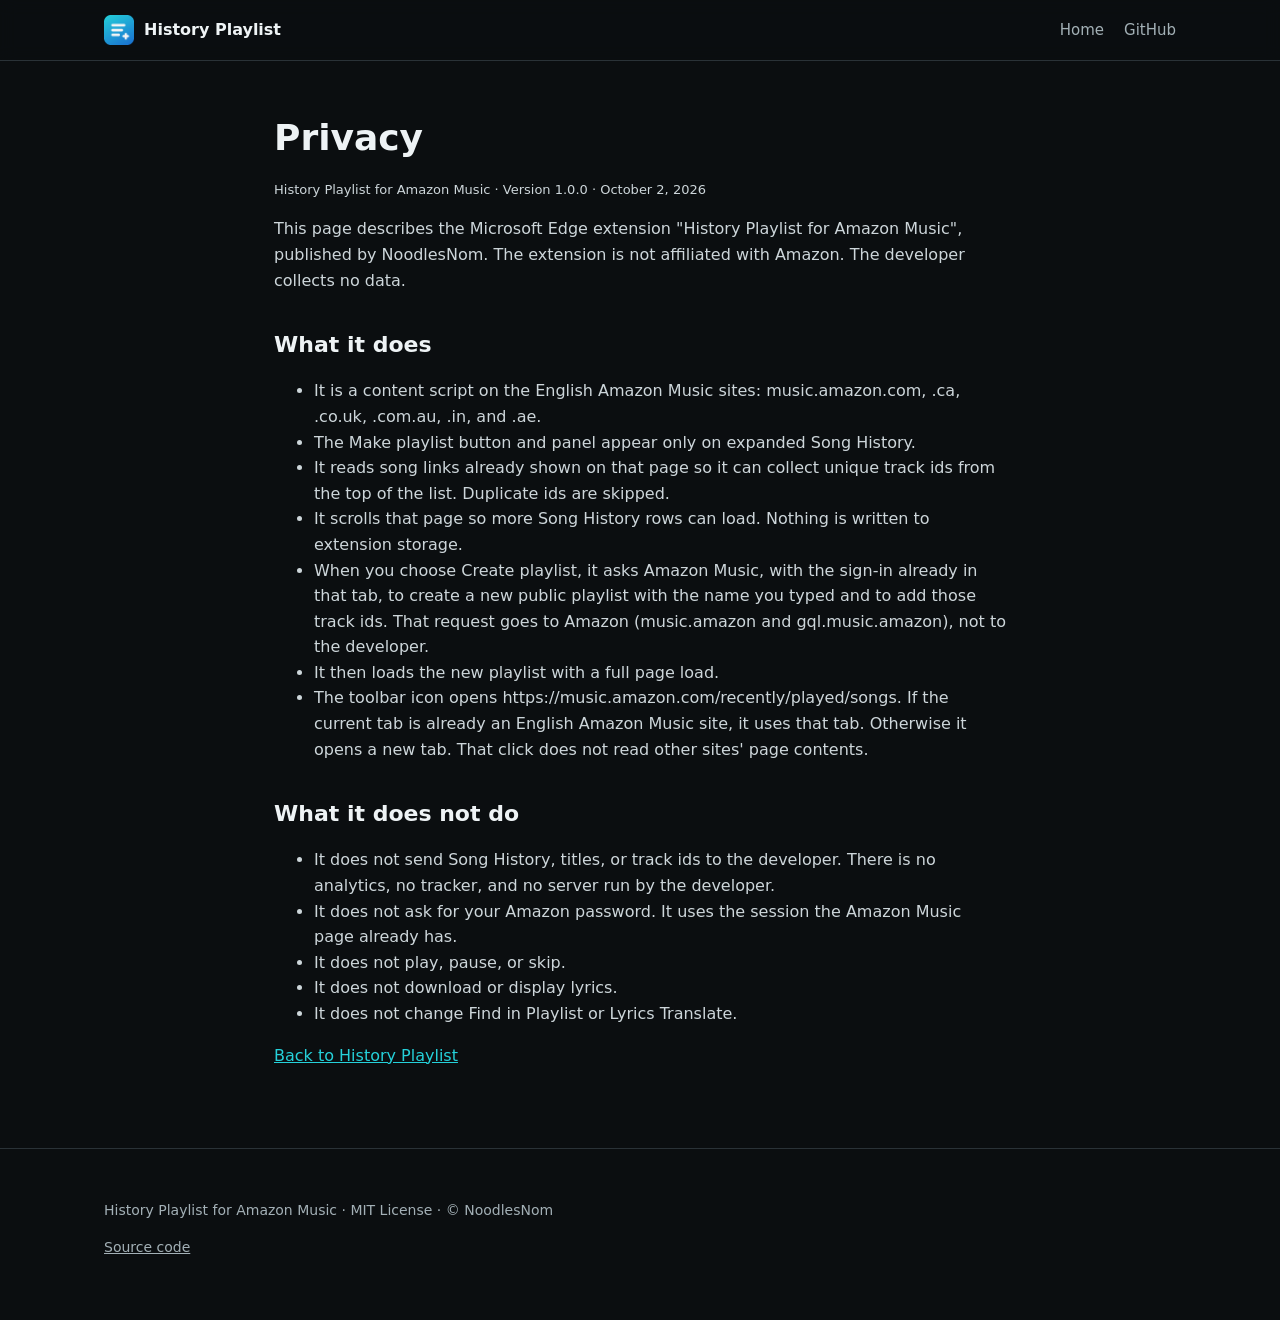
==== docs/privacy.html @ d459f08f "Publish History Playlist for Amazon Music 1.0.0. Song History can become a new playlist, and the too" ====
<!doctype html>
<html lang="en">
<head>
<meta charset="utf-8">
<meta name="viewport" content="width=device-width, initial-scale=1">
<title>Privacy: History Playlist for Amazon Music</title>
<meta name="description" content="Privacy notes for History Playlist for Amazon Music. The developer collects no data. Playlist creation uses the Amazon Music session already open in the browser.">
<link rel="icon" href="img/icon.png">
<link rel="stylesheet" href="style.css">
</head>
<body>
<header class="top">
  <div class="wrap">
    <a class="brand" href="./"><img src="img/icon.png" alt="">History Playlist</a>
    <nav><a href="./">Home</a><a href="https://github.com/NoodlesNom/history-playlist-for-amazon-music">GitHub</a></nav>
  </div>
</header>
<main class="doc">
  <h1>Privacy</h1>
  <p class="note">History Playlist for Amazon Music · Version 1.0.0 · October 2, 2026</p>
  <p>This page describes the Microsoft Edge extension "History Playlist for Amazon Music", published by NoodlesNom. The extension is not affiliated with Amazon. The developer collects no data.</p>

  <h2>What it does</h2>
  <ul>
    <li>It is a content script on the English Amazon Music sites: music.amazon.com, .ca, .co.uk, .com.au, .in, and .ae.</li>
    <li>The Make playlist button and panel appear only on expanded Song History.</li>
    <li>It reads song links already shown on that page so it can collect unique track ids from the top of the list. Duplicate ids are skipped.</li>
    <li>It scrolls that page so more Song History rows can load. Nothing is written to extension storage.</li>
    <li>When you choose Create playlist, it asks Amazon Music, with the sign-in already in that tab, to create a new public playlist with the name you typed and to add those track ids. That request goes to Amazon (music.amazon and gql.music.amazon), not to the developer.</li>
    <li>It then loads the new playlist with a full page load.</li>
    <li>The toolbar icon opens https://music.amazon.com/recently/played/songs. If the current tab is already an English Amazon Music site, it uses that tab. Otherwise it opens a new tab. That click does not read other sites' page contents.</li>
  </ul>

  <h2>What it does not do</h2>
  <ul>
    <li>It does not send Song History, titles, or track ids to the developer. There is no analytics, no tracker, and no server run by the developer.</li>
    <li>It does not ask for your Amazon password. It uses the session the Amazon Music page already has.</li>
    <li>It does not play, pause, or skip.</li>
    <li>It does not download or display lyrics.</li>
    <li>It does not change Find in Playlist or Lyrics Translate.</li>
  </ul>

  <p><a href="./">Back to History Playlist</a></p>
</main>
<footer>
  <div class="wrap">
    <p>History Playlist for Amazon Music · MIT License · © NoodlesNom</p>
    <p><a href="https://github.com/NoodlesNom/history-playlist-for-amazon-music">Source code</a></p>
  </div>
</footer>
</body>
</html>
---- docs/style.css ----
:root {
  --bg: #0b0e10; --panel: #13181b; --panel2: #1a2024; --line: #2a3237; --text: #eef3f5; --muted: #a3b0b6;
  --accent: #25d1da; --blue: #1a6fd1; --radius: 14px;
}
* { box-sizing: border-box; }
html { scroll-behavior: smooth; }
body { margin: 0; background: var(--bg); color: var(--text); font: 16px/1.6 system-ui, -apple-system, "Segoe UI", Roboto, "Helvetica Neue", Arial, sans-serif; }
a { color: var(--accent); }
img { max-width: 100%; height: auto; display: block; }
.wrap { max-width: 1120px; margin: 0 auto; padding: 0 24px; }
header.top { position: sticky; top: 0; z-index: 10; background: rgba(11, 14, 16, .88); backdrop-filter: blur(8px); border-bottom: 1px solid var(--line); }
header.top .wrap { display: flex; align-items: center; justify-content: space-between; height: 60px; gap: 16px; }
.brand { display: flex; align-items: center; gap: 10px; color: var(--text); text-decoration: none; font-weight: 700; }
.brand img { width: 30px; height: 30px; }
nav a { color: var(--muted); text-decoration: none; margin-left: 20px; font-size: 15px; }
nav a:hover { color: var(--text); }
.hero { padding: 72px 0 40px; background: radial-gradient(900px 400px at 15% 0%, rgba(37, 209, 218, .16), transparent 70%), radial-gradient(700px 400px at 90% 10%, rgba(26, 111, 209, .18), transparent 70%); }
.hero h1 { font-size: clamp(32px, 5vw, 54px); line-height: 1.1; margin: 0 0 16px; letter-spacing: -.02em; }
.hero h1 span { background: linear-gradient(90deg, var(--accent), #6aa8ff); -webkit-background-clip: text; background-clip: text; color: transparent; }
.lead { font-size: 19px; color: var(--muted); max-width: 720px; margin: 0 0 28px; }
.buttons { display: flex; flex-wrap: wrap; gap: 12px; margin-bottom: 14px; }
.btn { display: inline-block; padding: 11px 20px; border-radius: 10px; font-weight: 600; text-decoration: none; border: 1px solid var(--line); color: var(--text); background: var(--panel2); }
.btn.primary { background: var(--accent); color: #062326; border-color: var(--accent); }
.btn[aria-disabled="true"] { opacity: .75; cursor: default; }
.note { font-size: 13px; color: var(--muted); }
.note.versions { margin: 0 0 6px; }
.btn .bver { font-variant-numeric: tabular-nums; opacity: .85; font-weight: 500; }
.shot { margin-top: 40px; border-radius: var(--radius); overflow: hidden; border: 1px solid var(--line); box-shadow: 0 30px 80px rgba(0, 0, 0, .55); }
section { padding: 64px 0; border-top: 1px solid var(--line); }
section h2 { font-size: 32px; margin: 0 0 10px; letter-spacing: -.01em; }
section > .wrap > p.sub { color: var(--muted); margin: 0 0 32px; max-width: 760px; }
.grid { display: grid; grid-template-columns: repeat(auto-fit, minmax(300px, 1fr)); gap: 18px; }
.card { background: var(--panel); border: 1px solid var(--line); border-radius: var(--radius); padding: 22px; }
.card h3 { margin: 0 0 8px; font-size: 18px; }
.card p, .card li { color: var(--muted); font-size: 15px; }
.card p { margin: 0; }
.card ul { margin: 8px 0 0; padding-left: 18px; }
.icon { display: inline-flex; width: 36px; height: 36px; align-items: center; justify-content: center; border-radius: 10px; background: rgba(37, 209, 218, .14); color: var(--accent); font-weight: 700; margin-bottom: 12px; }
.split { display: grid; grid-template-columns: 1.35fr 1fr; gap: 40px; align-items: center; margin-top: 48px; }
.split.rev { grid-template-columns: 1fr 1.35fr; }
.split.rev .media { order: 2; }
.split .media { border-radius: var(--radius); overflow: hidden; border: 1px solid var(--line); }
.split .media img { width: 100%; height: auto; }
.split h3 { font-size: 24px; margin: 0 0 10px; }
.split p, .split li { color: var(--muted); }
.popup-wrap { display: grid; grid-template-columns: 340px 1fr; gap: 48px; align-items: start; }
.popup-wrap .popup-img { border-radius: 12px; overflow: hidden; border: 1px solid var(--line); box-shadow: 0 20px 60px rgba(0, 0, 0, .5); }
dl.controls { margin: 0; display: grid; grid-template-columns: 200px 1fr; gap: 12px 20px; }
dl.controls dt { font-weight: 600; }
dl.controls dd { margin: 0; color: var(--muted); }
.dot { display: inline-block; width: 10px; height: 10px; border-radius: 50%; margin-right: 6px; vertical-align: 0; }
.g { background: #3ddc84; } .a { background: #ffb300; } .r { background: #ff5252; } .n { background: #8a8f91; }
ol.steps { padding-left: 22px; } ol.steps li { margin: 6px 0; color: var(--muted); } ol.steps li b { color: var(--text); }
code, kbd { background: var(--panel2); border: 1px solid var(--line); border-radius: 6px; padding: 1px 6px; font-size: .92em; }
.disclaimer { background: rgba(255, 179, 0, .08); border: 1px solid rgba(255, 179, 0, .35); border-radius: var(--radius); padding: 16px 20px; color: #f3dca6; }
footer { border-top: 1px solid var(--line); padding: 36px 0 48px; color: var(--muted); font-size: 14px; }
footer a { color: var(--muted); }
.doc { max-width: 780px; padding: 48px 24px 64px; margin: 0 auto; }
.doc h1 { font-size: 36px; margin: 0 0 6px; }
.doc h2 { font-size: 22px; margin: 34px 0 8px; }
.doc p, .doc li { color: #cdd6da; }
.pill { display: inline-flex; align-items: center; gap: 8px; margin-bottom: 20px; padding: 5px 14px 5px 5px; border-radius: 999px; border: 1px solid rgba(37, 209, 218, .35); background: rgba(37, 209, 218, .08); color: var(--text); text-decoration: none; font-size: 14px; }
.pill b { white-space: nowrap; flex: none; background: var(--accent); color: #062326; border-radius: 999px; padding: 2px 10px; font-size: 12px; }
.pill:hover { border-color: var(--accent); }
.tag { display: inline-block; vertical-align: middle; margin-left: 6px; padding: 1px 8px; border-radius: 999px; background: rgba(37, 209, 218, .16); color: var(--accent); font-size: 11px; font-weight: 700; letter-spacing: .04em; text-transform: uppercase; }
.split .tag { margin: 0 0 10px; }
.card { position: relative; }
.card .icon + .tag { position: absolute; top: 28px; right: 22px; margin: 0; }
.grid > .card.new { grid-column: 1 / -1; }
.grid.five { grid-template-columns: repeat(6, 1fr); }
.grid.five > .card { grid-column: span 2; }
.grid.five > .card:nth-child(n+4) { grid-column: span 3; }
.doc .table-wrap { overflow-x: auto; }
.card.new { border-color: rgba(37, 209, 218, .45); background: linear-gradient(160deg, rgba(37, 209, 218, .10), var(--panel) 60%); }
ul.ticks { list-style: none; padding: 0; margin: 14px 0 0; }
ul.ticks li { position: relative; padding-left: 26px; margin: 8px 0; }
ul.ticks li::before { content: "✓"; position: absolute; left: 0; top: 0; color: var(--accent); font-weight: 700; }
.changelog { display: grid; grid-template-columns: repeat(auto-fit, minmax(190px, 1fr)); gap: 16px; }
.changelog .card h3 { font-size: 20px; }
.card p.upd-note { margin-top: 12px; padding: 10px 12px; border-radius: 10px; background: rgba(26, 111, 209, .14); border: 1px solid rgba(26, 111, 209, .45); color: #cdd6da; }
.card p.upd-note b { color: var(--text); }

.kicker { font-size: 18px; font-weight: 600; color: var(--text); max-width: 720px; margin: 0 0 14px; }
.search-stage {
  background:
    radial-gradient(640px 280px at 72% 0%, rgba(37, 209, 218, .20), transparent 70%),
    radial-gradient(480px 240px at 10% 100%, rgba(26, 111, 209, .16), transparent 70%),
    #13181b;
  padding: 64px 24px 72px;
  display: flex;
  justify-content: center;
}
.search-demo { display: flex; flex-direction: column; align-items: flex-end; gap: 16px; width: min(560px, 100%); }
.demo-btn {
  width: 64px; height: 64px; border-radius: 50%;
  border: 2px solid #25d1da; background: rgba(20, 22, 23, .92); color: #25d1da;
  display: flex; align-items: center; justify-content: center;
  box-shadow: 0 8px 24px rgba(0, 0, 0, .35);
}
.demo-btn svg { width: 32px; height: 32px; display: block; }
.demo-pop {
  display: flex; flex-wrap: wrap; align-items: center; gap: 12px;
  width: 100%; padding: 16px;
  border: 2px solid #3a3f41; border-radius: 20px; background: #0f1111;
  box-shadow: 0 16px 50px rgba(0, 0, 0, .45);
}
.demo-input {
  flex: 1 1 180px; min-width: 0; height: 56px;
  border: 2px solid #25d1da; border-radius: 12px; background: #1c1f20;
  color: rgba(255, 255, 255, .45); font: 26px/56px system-ui, -apple-system, "Segoe UI", sans-serif;
  padding: 0 16px;
}
.demo-go {
  height: 56px; border-radius: 12px; background: #25d1da; color: #0f1111;
  font: 600 26px/56px system-ui, -apple-system, "Segoe UI", sans-serif; padding: 0 20px;
}
@media (max-width: 860px) {
  .split, .split.rev, .popup-wrap, .grid.five { grid-template-columns: 1fr; }
  .grid.five > .card, .grid.five > .card:nth-child(n+4) { grid-column: auto; }
  .split.rev .media { order: 0; }
  dl.controls { grid-template-columns: 1fr; gap: 2px; } dl.controls dd { margin-bottom: 10px; }
  nav a { margin-left: 12px; }
}
@media (max-width: 560px) {
  nav a.hide-s { display: none; }
  .brand { white-space: nowrap; } nav { white-space: nowrap; } nav a { margin-left: 10px; font-size: 14px; }
  .pill { font-size: 12px; border-radius: 16px; }
}

.hist-pop {
  width: min(360px, 100%);
  display: flex; flex-direction: column; gap: 12px;
  padding: 20px; border: 2px solid #3a3f41; border-radius: 20px; background: #0f1111;
  box-shadow: 0 16px 50px rgba(0,0,0,.45); text-align: left;
}
.hist-pop h2 { margin: 0; font-size: 22px; }
.hist-pop label { display: flex; flex-direction: column; gap: 6px; color: rgba(255,255,255,.75); font-size: 14px; }
.hist-pop label span {
  display: block; height: 48px; padding: 0 14px; border: 2px solid #3a3f41; border-radius: 12px;
  background: #1c1f20; color: #fff; font: 20px/48px system-ui, sans-serif;
}
.hist-pop .demo-go { text-align: center; }
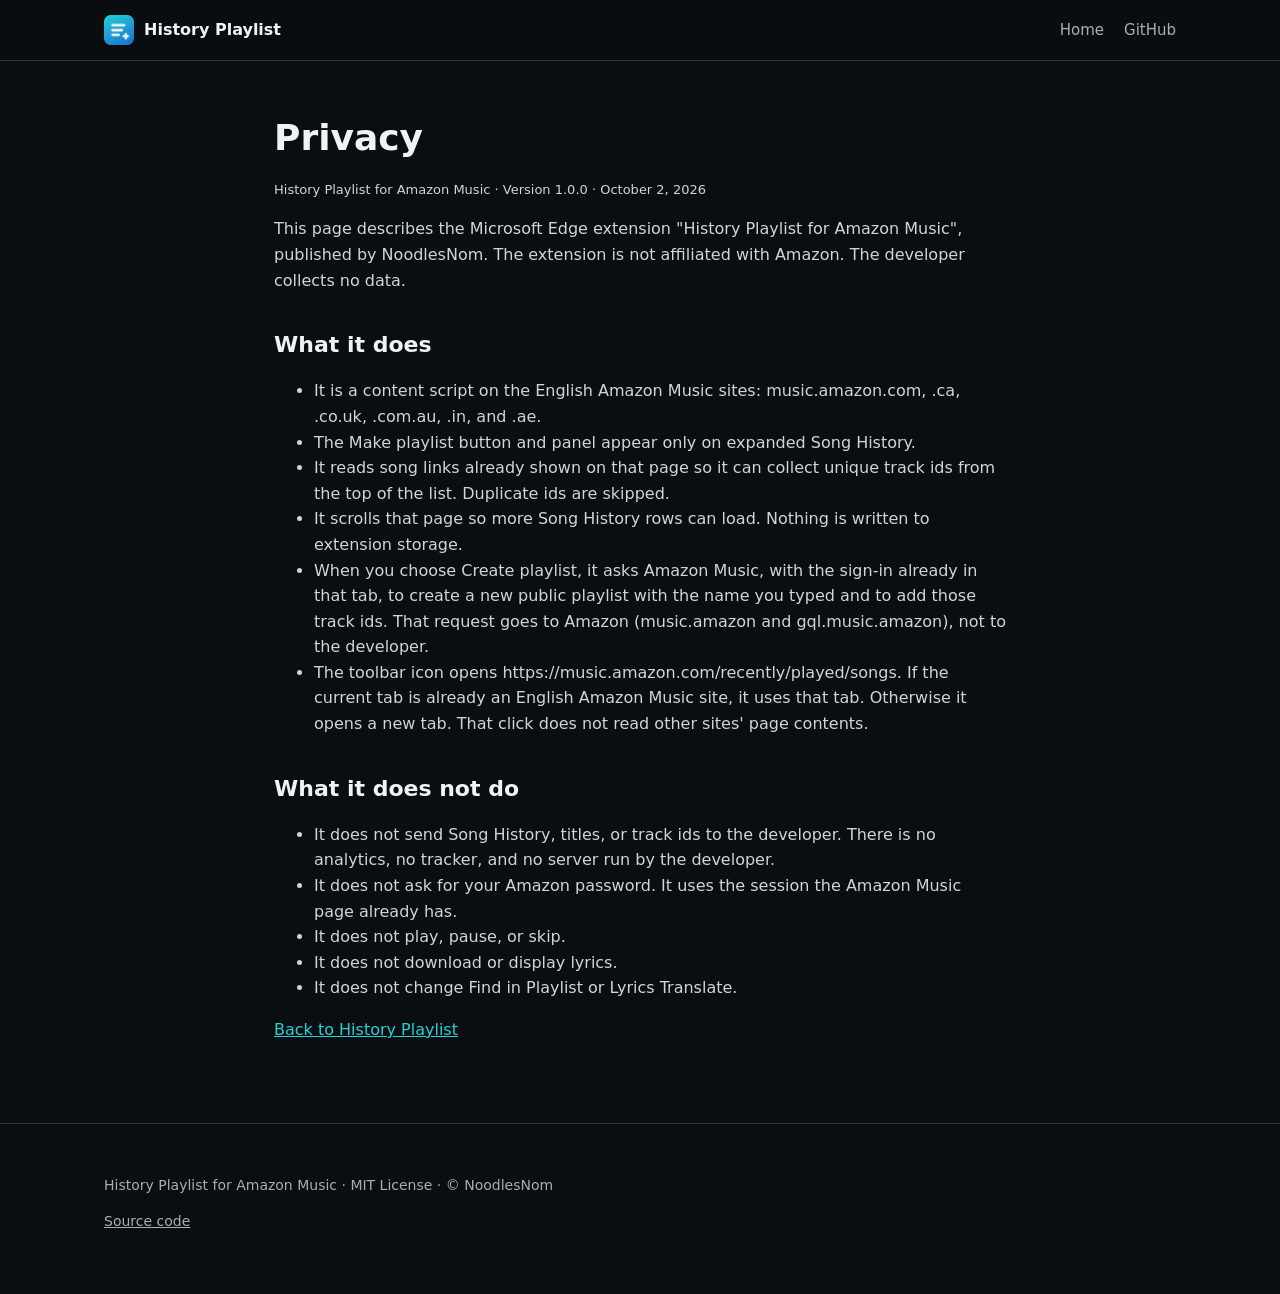
==== commit 537c0b6e: "Drop the full page load note from the site. The playlist is still described as a new public playlist" ====
--- a/docs/privacy.html
+++ b/docs/privacy.html
@@ -27,7 +27,6 @@
     <li>It reads song links already shown on that page so it can collect unique track ids from the top of the list. Duplicate ids are skipped.</li>
     <li>It scrolls that page so more Song History rows can load. Nothing is written to extension storage.</li>
     <li>When you choose Create playlist, it asks Amazon Music, with the sign-in already in that tab, to create a new public playlist with the name you typed and to add those track ids. That request goes to Amazon (music.amazon and gql.music.amazon), not to the developer.</li>
-    <li>It then loads the new playlist with a full page load.</li>
     <li>The toolbar icon opens https://music.amazon.com/recently/played/songs. If the current tab is already an English Amazon Music site, it uses that tab. Otherwise it opens a new tab. That click does not read other sites' page contents.</li>
   </ul>
 
